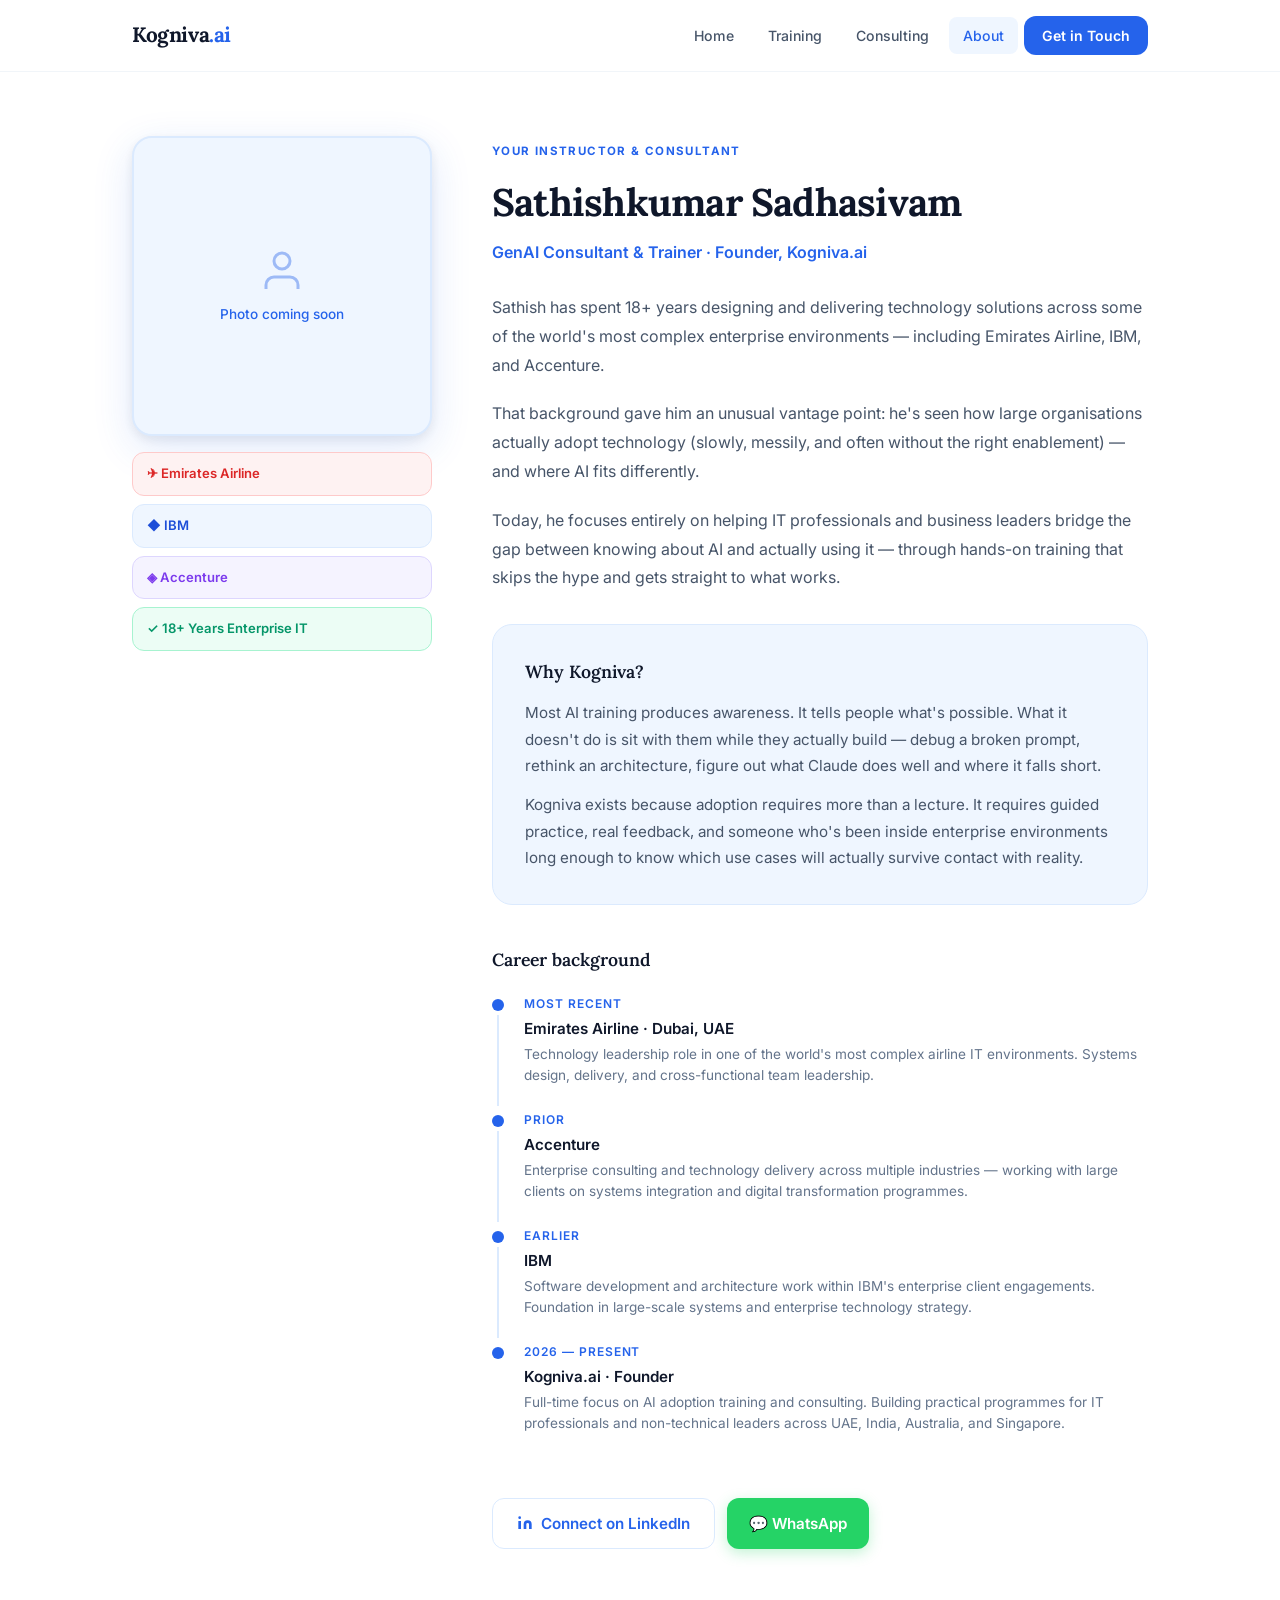
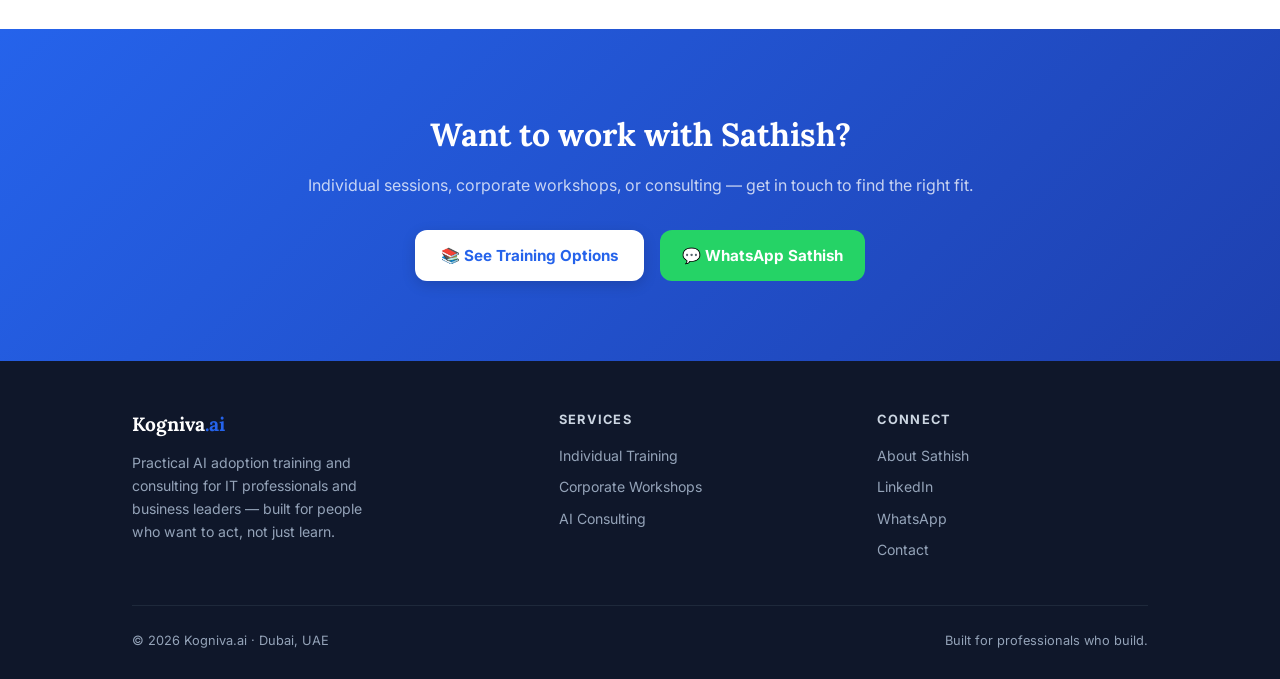
==== about.html @ a8791f6e "Add full Kogniva website; preserve coming soon page as coming_soon.html Co-Authored-By: Claude Sonne" ====
<!DOCTYPE html>
<html lang="en">
<head>
  <meta charset="UTF-8" />
  <meta name="viewport" content="width=device-width, initial-scale=1.0" />
  <title>About Sathish — Kogniva.ai</title>
  <meta name="description" content="Sathishkumar Sadhasivam — GenAI consultant and trainer with 18+ years at Emirates, IBM, and Accenture. Founder of Kogniva.ai." />
  <link rel="stylesheet" href="styles.css" />
  <style>
    .about-grid { display: grid; grid-template-columns: 300px 1fr; gap: 60px; align-items: start; }
    .photo-wrap { position: sticky; top: 96px; }
    .photo-box {
      width: 100%; aspect-ratio: 1;
      border-radius: var(--radius-lg);
      background: var(--blue-light);
      border: 2px solid var(--blue-mid);
      display: flex; align-items: center; justify-content: center;
      overflow: hidden;
      box-shadow: var(--shadow-lg);
      margin-bottom: 16px;
    }
    .photo-box img { width: 100%; height: 100%; object-fit: cover; display: block; }
    .photo-placeholder {
      display: flex; flex-direction: column; align-items: center;
      justify-content: center; color: var(--blue); gap: 8px;
      font-size: .85rem; font-weight: 500; text-align: center; padding: 20px;
    }
    .photo-placeholder svg { width: 48px; height: 48px; opacity: .4; }
    .credential-badges { display: flex; flex-direction: column; gap: 8px; }
    .cred-badge {
      display: flex; align-items: center; gap: 10px;
      padding: 10px 14px; border-radius: var(--radius);
      font-size: .82rem; font-weight: 600;
    }
    .cred-badge.emirates { background: #fef2f2; color: #dc2626; border: 1px solid #fecaca; }
    .cred-badge.ibm      { background: var(--blue-light); color: var(--blue-deep); border: 1px solid var(--blue-mid); }
    .cred-badge.acc      { background: #f5f3ff; color: #7c3aed; border: 1px solid #ddd6fe; }
    .cred-badge.exp      { background: var(--green-bg); color: var(--green); border: 1px solid var(--green-border); }

    .about-content h1 {
      font-family: var(--font-display);
      font-size: clamp(1.8rem, 3vw, 2.4rem);
      font-weight: 700; color: var(--slate-900);
      margin-bottom: 4px; letter-spacing: -.02em;
    }
    .about-role { font-size: 1rem; color: var(--blue); font-weight: 600; margin-bottom: 28px; }
    .about-bio { font-size: 1rem; color: var(--slate-600); line-height: 1.8; margin-bottom: 20px; }

    .timeline { margin: 40px 0; }
    .timeline h3 { font-family: var(--font-display); font-size: 1.1rem; font-weight: 600; color: var(--slate-900); margin-bottom: 20px; }
    .timeline-items { display: flex; flex-direction: column; gap: 0; }
    .timeline-item { display: flex; gap: 20px; }
    .tl-spine { display: flex; flex-direction: column; align-items: center; }
    .tl-dot { width: 12px; height: 12px; border-radius: 50%; background: var(--blue); flex-shrink: 0; margin-top: 5px; }
    .tl-line { width: 2px; flex: 1; background: var(--blue-mid); min-height: 28px; margin: 4px 0; }
    .timeline-item:last-child .tl-line { display: none; }
    .tl-content { padding-bottom: 24px; }
    .tl-period { font-size: .75rem; font-weight: 600; text-transform: uppercase; letter-spacing: .08em; color: var(--blue); margin-bottom: 2px; }
    .tl-org { font-size: .95rem; font-weight: 600; color: var(--slate-900); margin-bottom: 3px; }
    .tl-desc { font-size: .85rem; color: var(--slate-500); line-height: 1.55; }

    .why-kogniva {
      background: var(--blue-light); border: 1.5px solid var(--blue-mid);
      border-radius: var(--radius-lg); padding: 32px;
      margin: 32px 0;
    }
    .why-kogniva h3 { font-family: var(--font-display); font-size: 1.1rem; font-weight: 600; color: var(--slate-900); margin-bottom: 14px; }
    .why-kogniva p { font-size: .95rem; color: var(--slate-600); line-height: 1.75; }

    .connect-links { display: flex; gap: 12px; flex-wrap: wrap; margin-top: 28px; }

    @media (max-width: 900px) {
      .about-grid { grid-template-columns: 1fr; }
      .photo-wrap { position: static; }
      .photo-box { max-width: 220px; }
    }
  </style>
</head>
<body>

  <!-- NAV -->
  <nav class="site-nav">
    <div class="nav-inner">
      <a href="index.html" class="nav-logo">Kogniva<span>.ai</span></a>
      <div class="nav-links" id="navLinks">
        <a href="index.html">Home</a>
        <a href="training.html">Training</a>
        <a href="consulting.html">Consulting</a>
        <a href="about.html" class="active">About</a>
        <a href="contact.html" class="nav-cta">Get in Touch</a>
      </div>
      <button class="nav-toggle" id="navToggle" aria-label="Toggle menu">
        <svg viewBox="0 0 24 24" fill="none" stroke="currentColor" stroke-width="2" stroke-linecap="round">
          <line x1="3" y1="6" x2="21" y2="6"/><line x1="3" y1="12" x2="21" y2="12"/><line x1="3" y1="18" x2="21" y2="18"/>
        </svg>
      </button>
    </div>
  </nav>

  <!-- ABOUT -->
  <section style="padding-top:64px;">
    <div class="container">
      <div class="about-grid">

        <!-- SIDEBAR -->
        <div class="photo-wrap">
          <div class="photo-box">
            <!-- Replace src with actual photo: <img src="sathish.jpg" alt="Sathishkumar Sadhasivam"> -->
            <div class="photo-placeholder">
              <svg viewBox="0 0 24 24" fill="none" stroke="currentColor" stroke-width="1.5">
                <path d="M20 21v-2a4 4 0 0 0-4-4H8a4 4 0 0 0-4 4v2"/><circle cx="12" cy="7" r="4"/>
              </svg>
              <span>Photo coming soon</span>
            </div>
          </div>
          <div class="credential-badges">
            <div class="cred-badge emirates">✈ Emirates Airline</div>
            <div class="cred-badge ibm">◆ IBM</div>
            <div class="cred-badge acc">◈ Accenture</div>
            <div class="cred-badge exp">✓ 18+ Years Enterprise IT</div>
          </div>
        </div>

        <!-- CONTENT -->
        <div class="about-content reveal">
          <span class="eyebrow">Your Instructor &amp; Consultant</span>
          <h1>Sathishkumar Sadhasivam</h1>
          <div class="about-role">GenAI Consultant &amp; Trainer · Founder, Kogniva.ai</div>

          <p class="about-bio">
            Sathish has spent 18+ years designing and delivering technology solutions across some of the world's most complex enterprise environments — including Emirates Airline, IBM, and Accenture.
          </p>
          <p class="about-bio">
            That background gave him an unusual vantage point: he's seen how large organisations actually adopt technology (slowly, messily, and often without the right enablement) — and where AI fits differently.
          </p>
          <p class="about-bio">
            Today, he focuses entirely on helping IT professionals and business leaders bridge the gap between knowing about AI and actually using it — through hands-on training that skips the hype and gets straight to what works.
          </p>

          <div class="why-kogniva">
            <h3>Why Kogniva?</h3>
            <p>
              Most AI training produces awareness. It tells people what's possible. What it doesn't do is sit with them while they actually build — debug a broken prompt, rethink an architecture, figure out what Claude does well and where it falls short.
            </p>
            <p style="margin-top:12px;">
              Kogniva exists because adoption requires more than a lecture. It requires guided practice, real feedback, and someone who's been inside enterprise environments long enough to know which use cases will actually survive contact with reality.
            </p>
          </div>

          <div class="timeline">
            <h3>Career background</h3>
            <div class="timeline-items">
              <div class="timeline-item">
                <div class="tl-spine"><div class="tl-dot"></div><div class="tl-line"></div></div>
                <div class="tl-content">
                  <div class="tl-period">Most Recent</div>
                  <div class="tl-org">Emirates Airline · Dubai, UAE</div>
                  <div class="tl-desc">Technology leadership role in one of the world's most complex airline IT environments. Systems design, delivery, and cross-functional team leadership.</div>
                </div>
              </div>
              <div class="timeline-item">
                <div class="tl-spine"><div class="tl-dot"></div><div class="tl-line"></div></div>
                <div class="tl-content">
                  <div class="tl-period">Prior</div>
                  <div class="tl-org">Accenture</div>
                  <div class="tl-desc">Enterprise consulting and technology delivery across multiple industries — working with large clients on systems integration and digital transformation programmes.</div>
                </div>
              </div>
              <div class="timeline-item">
                <div class="tl-spine"><div class="tl-dot"></div><div class="tl-line"></div></div>
                <div class="tl-content">
                  <div class="tl-period">Earlier</div>
                  <div class="tl-org">IBM</div>
                  <div class="tl-desc">Software development and architecture work within IBM's enterprise client engagements. Foundation in large-scale systems and enterprise technology strategy.</div>
                </div>
              </div>
              <div class="timeline-item">
                <div class="tl-spine"><div class="tl-dot"></div><div class="tl-line"></div></div>
                <div class="tl-content">
                  <div class="tl-period">2026 — Present</div>
                  <div class="tl-org">Kogniva.ai · Founder</div>
                  <div class="tl-desc">Full-time focus on AI adoption training and consulting. Building practical programmes for IT professionals and non-technical leaders across UAE, India, Australia, and Singapore.</div>
                </div>
              </div>
            </div>
          </div>

          <div class="connect-links">
            <a href="https://www.linkedin.com/in/sathish-genai-consultant" class="btn-ghost" target="_blank">
              <svg width="16" height="16" viewBox="0 0 24 24" fill="#2563eb"><path d="M16 8a6 6 0 016 6v7h-4v-7a2 2 0 00-2-2 2 2 0 00-2 2v7h-4v-7a6 6 0 016-6zM2 9h4v12H2z"/><circle cx="4" cy="4" r="2"/></svg>
              Connect on LinkedIn
            </a>
            <a href="https://wa.me/971585821482?text=Hello%20Sathish%2C%20I%27d%20like%20to%20learn%20more%20about%20Kogniva" class="btn-whatsapp" target="_blank">💬 WhatsApp</a>
          </div>
        </div>

      </div>
    </div>
  </section>

  <!-- CTA -->
  <section class="cta-strip">
    <div class="container">
      <h2>Want to work with Sathish?</h2>
      <p>Individual sessions, corporate workshops, or consulting — get in touch to find the right fit.</p>
      <div class="cta-strip-btns">
        <a href="training.html" class="btn-white">📚 See Training Options</a>
        <a href="https://wa.me/971585821482?text=Hello%20Sathish%2C%20I%27d%20like%20to%20learn%20more%20about%20Kogniva" class="btn-wa-white" target="_blank">💬 WhatsApp Sathish</a>
      </div>
    </div>
  </section>

  <!-- FOOTER -->
  <footer class="site-footer">
    <div class="container">
      <div class="footer-inner">
        <div class="footer-brand">
          <div class="logo">Kogniva<span>.ai</span></div>
          <p>Practical AI adoption training and consulting for IT professionals and business leaders — built for people who want to act, not just learn.</p>
        </div>
        <div class="footer-col">
          <h4>Services</h4>
          <a href="training.html#b2c">Individual Training</a>
          <a href="training.html#b2b">Corporate Workshops</a>
          <a href="consulting.html">AI Consulting</a>
        </div>
        <div class="footer-col">
          <h4>Connect</h4>
          <a href="about.html">About Sathish</a>
          <a href="https://www.linkedin.com/in/sathish-genai-consultant" target="_blank">LinkedIn</a>
          <a href="https://wa.me/971585821482" target="_blank">WhatsApp</a>
          <a href="contact.html">Contact</a>
        </div>
      </div>
      <div class="footer-bottom">
        <span>© 2026 Kogniva.ai · Dubai, UAE</span>
        <span>Built for professionals who build.</span>
      </div>
    </div>
  </footer>

  <script>
    document.getElementById('navToggle').addEventListener('click', () => document.getElementById('navLinks').classList.toggle('open'));
    const observer = new IntersectionObserver(entries => {
      entries.forEach(e => { if (e.isIntersecting) { e.target.classList.add('visible'); observer.unobserve(e.target); }});
    }, { threshold: 0.08 });
    document.querySelectorAll('.reveal').forEach(el => observer.observe(el));
  </script>
</body>
</html>
---- styles.css ----
/* ============================================================
   Kogniva.ai — Shared Styles
   ============================================================ */

@import url('https://fonts.googleapis.com/css2?family=Inter:wght@300;400;500;600;700&family=Lora:ital,wght@0,400;0,500;0,600;0,700;1,400;1,500&display=swap');

*, *::before, *::after { box-sizing: border-box; margin: 0; padding: 0; }

:root {
  --blue:        #2563eb;
  --blue-light:  #eff6ff;
  --blue-mid:    #dbeafe;
  --blue-deep:   #1d4ed8;
  --blue-darker: #1e3a8a;
  --green:       #059669;
  --green-bg:    #ecfdf5;
  --green-border:#a7f3d0;
  --amber:       #d97706;
  --amber-bg:    #fffbeb;
  --amber-border:#fde68a;
  --red:         #dc2626;
  --slate-900:   #0f172a;
  --slate-800:   #1e293b;
  --slate-700:   #334155;
  --slate-600:   #475569;
  --slate-500:   #64748b;
  --slate-400:   #94a3b8;
  --slate-300:   #cbd5e1;
  --slate-200:   #e2e8f0;
  --slate-100:   #f1f5f9;
  --slate-50:    #f8fafc;
  --white:       #ffffff;
  --radius:      12px;
  --radius-lg:   20px;
  --font-display:'Lora', serif;
  --font-body:   'Inter', sans-serif;
  --shadow-sm:   0 1px 3px rgba(0,0,0,.08), 0 1px 2px rgba(0,0,0,.05);
  --shadow-md:   0 4px 16px rgba(37,99,235,.1), 0 2px 6px rgba(0,0,0,.06);
  --shadow-lg:   0 12px 40px rgba(37,99,235,.14), 0 4px 12px rgba(0,0,0,.08);
}

html { scroll-behavior: smooth; }

body {
  font-family: var(--font-body);
  font-size: 16px;
  color: var(--slate-700);
  background: var(--white);
  line-height: 1.65;
  overflow-x: hidden;
}

/* ── Layout ── */
.container  { max-width: 1080px; margin: 0 auto; padding: 0 32px; }
section     { padding: 80px 0; }
section.tight { padding: 52px 0; }

/* ── Typography ── */
.eyebrow {
  display: inline-block;
  font-size: .72rem;
  font-weight: 700;
  letter-spacing: .12em;
  text-transform: uppercase;
  color: var(--blue);
  margin-bottom: 10px;
}
h2.section-title {
  font-family: var(--font-display);
  font-size: clamp(1.5rem, 2.8vw, 2rem);
  font-weight: 700;
  color: var(--slate-900);
  line-height: 1.22;
  margin-bottom: 8px;
}
.section-sub {
  color: var(--slate-500);
  font-size: 1rem;
  margin-bottom: 44px;
  max-width: 560px;
}

/* ── Buttons ── */
.btn-primary {
  display: inline-flex; align-items: center; gap: 8px;
  background: var(--blue); color: var(--white);
  padding: 13px 26px; border-radius: var(--radius);
  font-weight: 600; font-size: .95rem; text-decoration: none;
  box-shadow: 0 4px 14px rgba(37,99,235,.32);
  transition: background .2s, transform .15s, box-shadow .2s;
}
.btn-primary:hover { background: var(--blue-deep); transform: translateY(-2px); box-shadow: 0 8px 20px rgba(37,99,235,.4); }

.btn-ghost {
  display: inline-flex; align-items: center; gap: 8px;
  background: transparent; color: var(--blue);
  padding: 12px 24px; border-radius: var(--radius);
  font-weight: 600; font-size: .95rem; text-decoration: none;
  border: 1.5px solid var(--blue-mid);
  transition: background .2s, border-color .2s;
}
.btn-ghost:hover { background: var(--blue-light); border-color: var(--blue); }

.btn-whatsapp {
  display: inline-flex; align-items: center; gap: 8px;
  background: #25d366; color: var(--white);
  padding: 13px 22px; border-radius: var(--radius);
  font-weight: 600; font-size: .95rem; text-decoration: none;
  box-shadow: 0 4px 14px rgba(37,211,102,.28);
  transition: background .2s, transform .15s;
}
.btn-whatsapp:hover { background: #1db954; transform: translateY(-2px); }

/* ── Navigation ── */
.site-nav {
  position: sticky; top: 0; z-index: 100;
  background: rgba(255,255,255,.92);
  backdrop-filter: blur(12px);
  border-bottom: 1px solid var(--slate-100);
}
.nav-inner {
  display: flex; align-items: center; justify-content: space-between;
  padding: 16px 32px; max-width: 1080px; margin: 0 auto;
}
.nav-logo {
  font-family: var(--font-display);
  font-size: 1.3rem; font-weight: 700;
  color: var(--slate-900); text-decoration: none;
  letter-spacing: -.02em;
}
.nav-logo span { color: var(--blue); }
.nav-links { display: flex; align-items: center; gap: 6px; }
.nav-links a {
  padding: 7px 14px; border-radius: 8px;
  font-size: .88rem; font-weight: 500;
  color: var(--slate-600); text-decoration: none;
  transition: background .18s, color .18s;
}
.nav-links a:hover, .nav-links a.active { background: var(--blue-light); color: var(--blue); }
.nav-cta {
  padding: 8px 18px !important;
  background: var(--blue) !important;
  color: var(--white) !important;
  border-radius: var(--radius) !important;
  font-weight: 600 !important;
}
.nav-cta:hover { background: var(--blue-deep) !important; }

/* Mobile nav toggle */
.nav-toggle {
  display: none; background: none; border: none;
  cursor: pointer; padding: 4px; color: var(--slate-700);
}
.nav-toggle svg { width: 24px; height: 24px; }

/* ── Footer ── */
.site-footer {
  background: var(--slate-900);
  color: var(--slate-400);
  padding: 48px 0 28px;
}
.footer-inner {
  display: grid;
  grid-template-columns: 1.4fr 1fr 1fr;
  gap: 48px;
  padding-bottom: 36px;
  border-bottom: 1px solid var(--slate-800);
  margin-bottom: 24px;
}
.footer-brand .logo {
  font-family: var(--font-display);
  font-size: 1.2rem; font-weight: 700;
  color: var(--white); margin-bottom: 10px;
}
.footer-brand .logo span { color: var(--blue); }
.footer-brand p { font-size: .88rem; line-height: 1.65; max-width: 260px; }
.footer-col h4 { font-size: .8rem; font-weight: 700; text-transform: uppercase; letter-spacing: .1em; color: var(--slate-300); margin-bottom: 14px; }
.footer-col a { display: block; font-size: .88rem; color: var(--slate-400); text-decoration: none; margin-bottom: 8px; transition: color .18s; }
.footer-col a:hover { color: var(--white); }
.footer-bottom { font-size: .8rem; display: flex; justify-content: space-between; align-items: center; flex-wrap: wrap; gap: 8px; }
.footer-bottom a { color: var(--slate-400); text-decoration: none; }
.footer-bottom a:hover { color: var(--white); }

/* ── Page Hero ── */
.page-hero {
  padding: 72px 0 64px;
  background: radial-gradient(ellipse 80% 60% at 80% 30%, #eff6ff 0%, transparent 65%),
              radial-gradient(ellipse 50% 40% at 10% 80%, #f0fdf4 0%, transparent 60%), var(--white);
}
.page-hero-eyebrow { margin-bottom: 14px; }
.page-hero h1 {
  font-family: var(--font-display);
  font-size: clamp(2rem, 4vw, 2.8rem);
  font-weight: 700; color: var(--slate-900);
  line-height: 1.18; letter-spacing: -.02em;
  margin-bottom: 18px;
}
.page-hero h1 em { font-style: italic; color: var(--blue); }
.page-hero p {
  font-size: 1.05rem; color: var(--slate-500);
  line-height: 1.75; max-width: 560px; margin-bottom: 32px;
}
.page-hero-ctas { display: flex; gap: 14px; flex-wrap: wrap; }

/* ── Cards ── */
.card {
  background: var(--white);
  border: 1.5px solid var(--slate-100);
  border-radius: var(--radius-lg);
  padding: 28px;
  box-shadow: var(--shadow-sm);
  transition: transform .2s, box-shadow .2s;
}
.card:hover { transform: translateY(-3px); box-shadow: var(--shadow-md); }

/* ── Badge pills ── */
.pill {
  display: inline-flex; align-items: center; gap: 6px;
  border-radius: 999px; padding: 4px 14px;
  font-size: .78rem; font-weight: 600;
}
.pill-blue   { background: var(--blue-light); color: var(--blue); border: 1px solid var(--blue-mid); }
.pill-green  { background: var(--green-bg);   color: var(--green); border: 1px solid var(--green-border); }
.pill-amber  { background: var(--amber-bg);   color: var(--amber); border: 1px solid var(--amber-border); }
.pill-red    { background: #fef2f2;            color: var(--red);   border: 1px solid #fecaca; }
.pill-dark   { background: var(--slate-800);   color: var(--slate-300); }
.pill .dot { width: 6px; height: 6px; border-radius: 50%; background: currentColor; }

/* ── Divider ── */
.divider { height: 1px; background: var(--slate-100); margin: 0; }

/* ── Reveal animation ── */
.reveal {
  opacity: 0;
  transform: translateY(24px);
  transition: opacity .5s ease, transform .5s ease;
}
.reveal.visible { opacity: 1; transform: translateY(0); }

/* ── CTA strip ── */
.cta-strip {
  background: linear-gradient(135deg, var(--blue) 0%, #1e40af 100%);
  padding: 80px 0;
  text-align: center;
}
.cta-strip h2 {
  font-family: var(--font-display);
  font-size: clamp(1.5rem, 3vw, 2rem);
  font-weight: 700; color: var(--white);
  margin-bottom: 10px;
}
.cta-strip p { color: rgba(255,255,255,.75); font-size: 1rem; margin-bottom: 32px; }
.cta-strip-btns { display: flex; gap: 16px; justify-content: center; flex-wrap: wrap; }
.btn-white {
  display: inline-flex; align-items: center; gap: 8px;
  background: var(--white); color: var(--blue);
  padding: 13px 26px; border-radius: var(--radius);
  font-weight: 700; font-size: .95rem; text-decoration: none;
  box-shadow: 0 4px 14px rgba(0,0,0,.15);
  transition: transform .15s, box-shadow .2s;
}
.btn-white:hover { transform: translateY(-2px); box-shadow: 0 8px 24px rgba(0,0,0,.2); }
.btn-wa-white {
  display: inline-flex; align-items: center; gap: 8px;
  background: #25d366; color: var(--white);
  padding: 13px 22px; border-radius: var(--radius);
  font-weight: 700; font-size: .95rem; text-decoration: none;
  transition: background .2s, transform .15s;
}
.btn-wa-white:hover { background: #1db954; transform: translateY(-2px); }

/* ── Responsive ── */
@media (max-width: 900px) {
  .footer-inner { grid-template-columns: 1fr 1fr; }
}
@media (max-width: 640px) {
  .container { padding: 0 20px; }
  section { padding: 56px 0; }
  .nav-inner { padding: 14px 20px; }
  .nav-links { display: none; flex-direction: column; position: absolute; top: 64px; left: 0; right: 0; background: var(--white); padding: 16px; border-bottom: 1px solid var(--slate-100); box-shadow: var(--shadow-md); gap: 4px; }
  .nav-links.open { display: flex; }
  .nav-toggle { display: block; }
  .footer-inner { grid-template-columns: 1fr; gap: 28px; }
  .page-hero-ctas { flex-direction: column; }
}
@media (max-width: 480px) {
  .page-hero h1 { font-size: 1.75rem; }
}
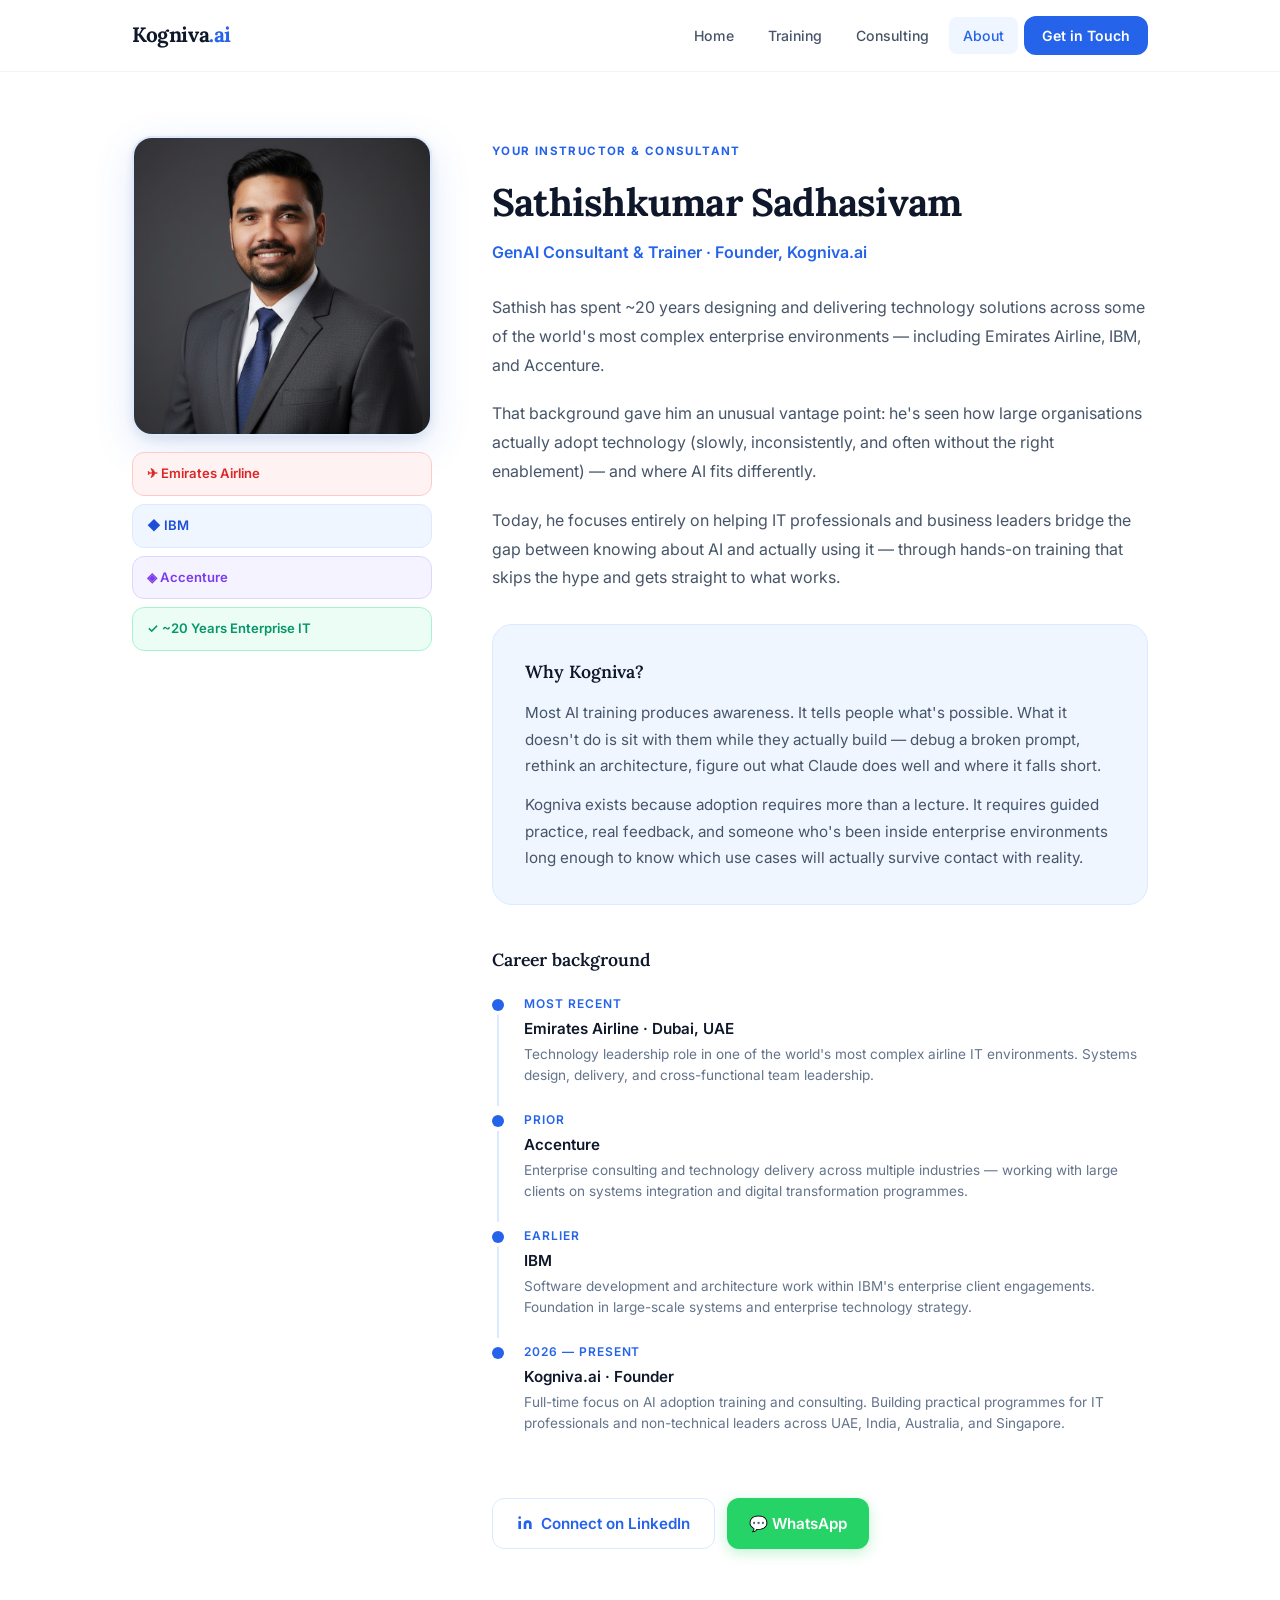
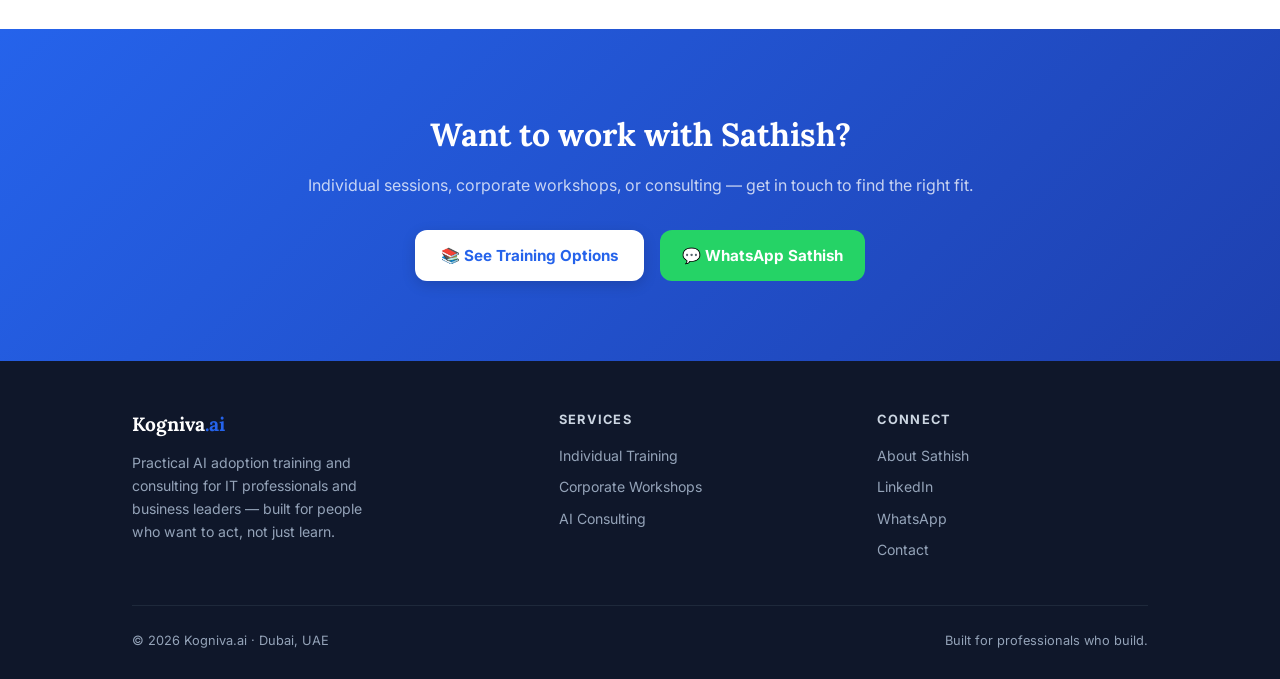
==== commit bc9fc8e2: "Refine homepage copy and update experience years to ~20 across site - Split location tag into two ca" ====
--- a/about.html
+++ b/about.html
@@ -4,7 +4,7 @@
   <meta charset="UTF-8" />
   <meta name="viewport" content="width=device-width, initial-scale=1.0" />
   <title>About Sathish — Kogniva.ai</title>
-  <meta name="description" content="Sathishkumar Sadhasivam — GenAI consultant and trainer with 18+ years at Emirates, IBM, and Accenture. Founder of Kogniva.ai." />
+  <meta name="description" content="Sathishkumar Sadhasivam — GenAI consultant and trainer with ~20 years at Emirates, IBM, and Accenture. Founder of Kogniva.ai." />
   <link rel="stylesheet" href="styles.css" />
   <style>
     .about-grid { display: grid; grid-template-columns: 300px 1fr; gap: 60px; align-items: start; }
@@ -105,19 +105,13 @@
         <!-- SIDEBAR -->
         <div class="photo-wrap">
           <div class="photo-box">
-            <!-- Replace src with actual photo: <img src="sathish.jpg" alt="Sathishkumar Sadhasivam"> -->
-            <div class="photo-placeholder">
-              <svg viewBox="0 0 24 24" fill="none" stroke="currentColor" stroke-width="1.5">
-                <path d="M20 21v-2a4 4 0 0 0-4-4H8a4 4 0 0 0-4 4v2"/><circle cx="12" cy="7" r="4"/>
-              </svg>
-              <span>Photo coming soon</span>
-            </div>
+            <img src="sathish_image.png" alt="Sathishkumar Sadhasivam">
           </div>
           <div class="credential-badges">
             <div class="cred-badge emirates">✈ Emirates Airline</div>
             <div class="cred-badge ibm">◆ IBM</div>
             <div class="cred-badge acc">◈ Accenture</div>
-            <div class="cred-badge exp">✓ 18+ Years Enterprise IT</div>
+            <div class="cred-badge exp">✓ ~20 Years Enterprise IT</div>
           </div>
         </div>
 
@@ -128,10 +122,10 @@
           <div class="about-role">GenAI Consultant &amp; Trainer · Founder, Kogniva.ai</div>
 
           <p class="about-bio">
-            Sathish has spent 18+ years designing and delivering technology solutions across some of the world's most complex enterprise environments — including Emirates Airline, IBM, and Accenture.
+            Sathish has spent ~20 years designing and delivering technology solutions across some of the world's most complex enterprise environments — including Emirates Airline, IBM, and Accenture.
           </p>
           <p class="about-bio">
-            That background gave him an unusual vantage point: he's seen how large organisations actually adopt technology (slowly, messily, and often without the right enablement) — and where AI fits differently.
+            That background gave him an unusual vantage point: he's seen how large organisations actually adopt technology (slowly, inconsistently, and often without the right enablement) — and where AI fits differently.
           </p>
           <p class="about-bio">
             Today, he focuses entirely on helping IT professionals and business leaders bridge the gap between knowing about AI and actually using it — through hands-on training that skips the hype and gets straight to what works.
